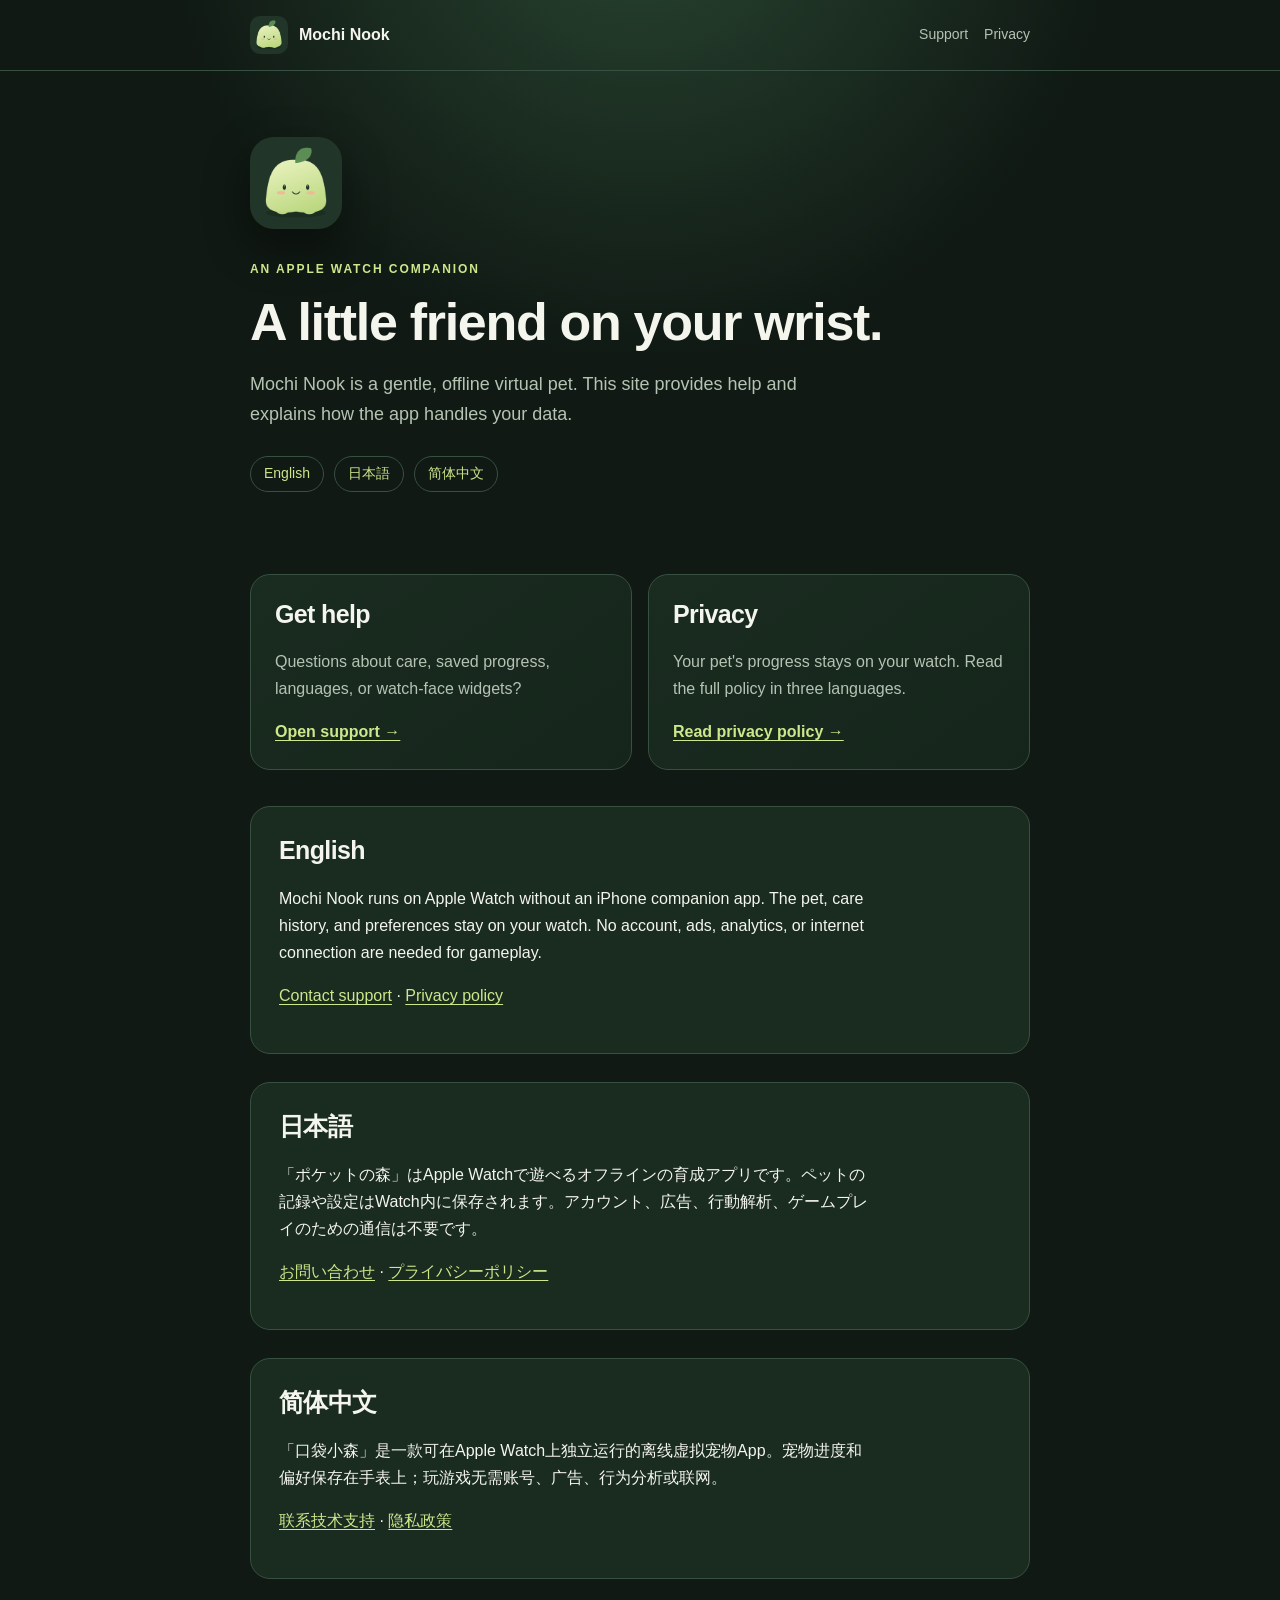
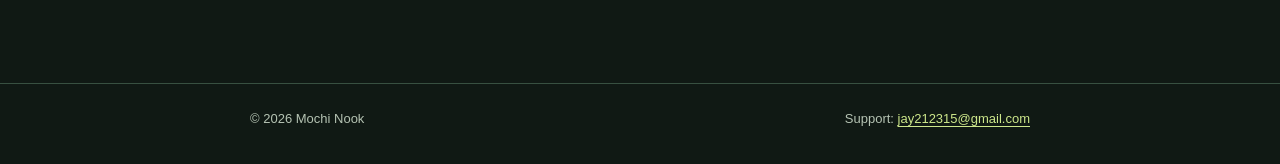
==== index.html @ 18f260b1 "Publish Mochi Nook support and privacy pages" ====
<!doctype html>
<html lang="en">
<head>
  <meta charset="utf-8">
  <meta name="viewport" content="width=device-width, initial-scale=1">
  <meta name="description" content="Support and privacy information for Mochi Nook, an offline virtual pet for Apple Watch.">
  <title>Mochi Nook — Support & Privacy</title>
  <link rel="icon" href="icon.png">
  <link rel="stylesheet" href="styles.css">
</head>
<body>
  <header class="site-header"><div class="wrap">
    <a class="brand" href="index.html"><img src="icon.png" alt="" width="38" height="38">Mochi Nook</a>
    <nav class="nav" aria-label="Main navigation"><a href="support.html">Support</a><a href="privacy.html">Privacy</a></nav>
  </div></header>
  <main class="wrap">
    <section class="hero">
      <img class="hero-logo" src="icon.png" alt="Mochi Nook app icon" width="92" height="92">
      <p class="eyebrow">An Apple Watch companion</p>
      <h1>A little friend on your wrist.</h1>
      <p class="intro">Mochi Nook is a gentle, offline virtual pet. This site provides help and explains how the app handles your data.</p>
      <div class="lang-links" aria-label="Languages"><a href="#english">English</a><a href="#japanese">日本語</a><a href="#chinese">简体中文</a></div>
    </section>
    <div class="grid">
      <article class="card"><h2>Get help</h2><p>Questions about care, saved progress, languages, or watch-face widgets?</p><a href="support.html">Open support →</a></article>
      <article class="card"><h2>Privacy</h2><p>Your pet's progress stays on your watch. Read the full policy in three languages.</p><a href="privacy.html">Read privacy policy →</a></article>
    </div>
    <section class="language-section" id="english"><h2>English</h2><p>Mochi Nook runs on Apple Watch without an iPhone companion app. The pet, care history, and preferences stay on your watch. No account, ads, analytics, or internet connection are needed for gameplay.</p><p><a href="mailto:jay212315@gmail.com">Contact support</a> · <a href="privacy.html#english">Privacy policy</a></p></section>
    <section class="language-section" id="japanese" lang="ja"><h2>日本語</h2><p>「ポケットの森」はApple Watchで遊べるオフラインの育成アプリです。ペットの記録や設定はWatch内に保存されます。アカウント、広告、行動解析、ゲームプレイのための通信は不要です。</p><p><a href="mailto:jay212315@gmail.com">お問い合わせ</a> · <a href="privacy.html#japanese">プライバシーポリシー</a></p></section>
    <section class="language-section" id="chinese" lang="zh-Hans"><h2>简体中文</h2><p>「口袋小森」是一款可在Apple Watch上独立运行的离线虚拟宠物App。宠物进度和偏好保存在手表上；玩游戏无需账号、广告、行为分析或联网。</p><p><a href="mailto:jay212315@gmail.com">联系技术支持</a> · <a href="privacy.html#chinese">隐私政策</a></p></section>
  </main>
  <footer class="site-footer"><div class="wrap"><span>© 2026 Mochi Nook</span><span>Support: <a href="mailto:jay212315@gmail.com">jay212315@gmail.com</a></span></div></footer>
</body>
</html>
---- styles.css ----
:root {
  color-scheme: dark;
  --bg: #101914;
  --surface: #1a2b20;
  --surface-2: #223729;
  --ink: #f4f5ec;
  --muted: #b5c3b3;
  --leaf: #cde78b;
  --line: #385041;
  --max: 780px;
}

* { box-sizing: border-box; }
html { scroll-behavior: smooth; }
body {
  margin: 0;
  background: radial-gradient(circle at 50% -120px, #294631 0, var(--bg) 480px);
  color: var(--ink);
  font: 16px/1.7 -apple-system, BlinkMacSystemFont, "Segoe UI", sans-serif;
}
a { color: var(--leaf); text-underline-offset: 3px; }
a:hover, a:focus-visible { color: #ebf8c5; }
:focus-visible { outline: 2px solid var(--leaf); outline-offset: 3px; }
.wrap { width: min(calc(100% - 40px), var(--max)); margin-inline: auto; }
.site-header { border-bottom: 1px solid var(--line); }
.site-header .wrap { display: flex; align-items: center; justify-content: space-between; gap: 18px; padding-block: 16px; }
.brand { display: inline-flex; align-items: center; gap: 11px; color: var(--ink); font-weight: 750; text-decoration: none; white-space: nowrap; }
.brand img { width: 38px; height: 38px; border-radius: 10px; }
.nav { display: flex; flex-wrap: wrap; gap: 16px; font-size: 14px; }
.nav a { color: var(--muted); text-decoration: none; }
.nav a[aria-current="page"] { color: var(--leaf); }
main { padding-block: 42px 76px; }
h1, h2, h3 { line-height: 1.25; letter-spacing: -0.025em; }
h1 { font-size: clamp(32px, 6vw, 52px); margin: 0 0 14px; }
h2 { font-size: 25px; margin: 0 0 18px; }
h3 { font-size: 18px; margin: 24px 0 6px; }
p { margin: 0 0 16px; }
.eyebrow { color: var(--leaf); text-transform: uppercase; letter-spacing: .16em; font-size: 12px; font-weight: 700; margin-bottom: 10px; }
.intro { color: var(--muted); font-size: 18px; max-width: 60ch; }
.hero { padding: 24px 0 26px; }
.hero-logo { width: 92px; height: 92px; border-radius: 24px; margin-bottom: 22px; box-shadow: 0 18px 45px #0006; }
.lang-links { display: flex; flex-wrap: wrap; gap: 10px; margin: 26px 0; }
.lang-links a { border: 1px solid var(--line); border-radius: 999px; padding: 5px 13px; text-decoration: none; font-size: 14px; }
.grid { display: grid; grid-template-columns: repeat(2, minmax(0, 1fr)); gap: 16px; margin: 30px 0 36px; }
.card { background: linear-gradient(145deg, var(--surface), #15251b); border: 1px solid var(--line); border-radius: 20px; padding: 24px; }
.card p { color: var(--muted); }
.card a { font-weight: 700; }
.language-section { background: var(--surface); border: 1px solid var(--line); border-radius: 20px; margin: 28px 0; padding: 28px; scroll-margin-top: 20px; }
.language-section p, .language-section li { max-width: 67ch; }
.language-section ul { padding-left: 22px; }
.note { color: var(--muted); font-size: 14px; }
.site-footer { border-top: 1px solid var(--line); color: var(--muted); font-size: 13px; padding: 24px 0 34px; }
.site-footer .wrap { display: flex; justify-content: space-between; flex-wrap: wrap; gap: 10px; }
@media (max-width: 600px) {
  .site-header .wrap { align-items: flex-start; flex-direction: column; }
  .grid { grid-template-columns: 1fr; }
  .language-section { padding: 21px; }
}
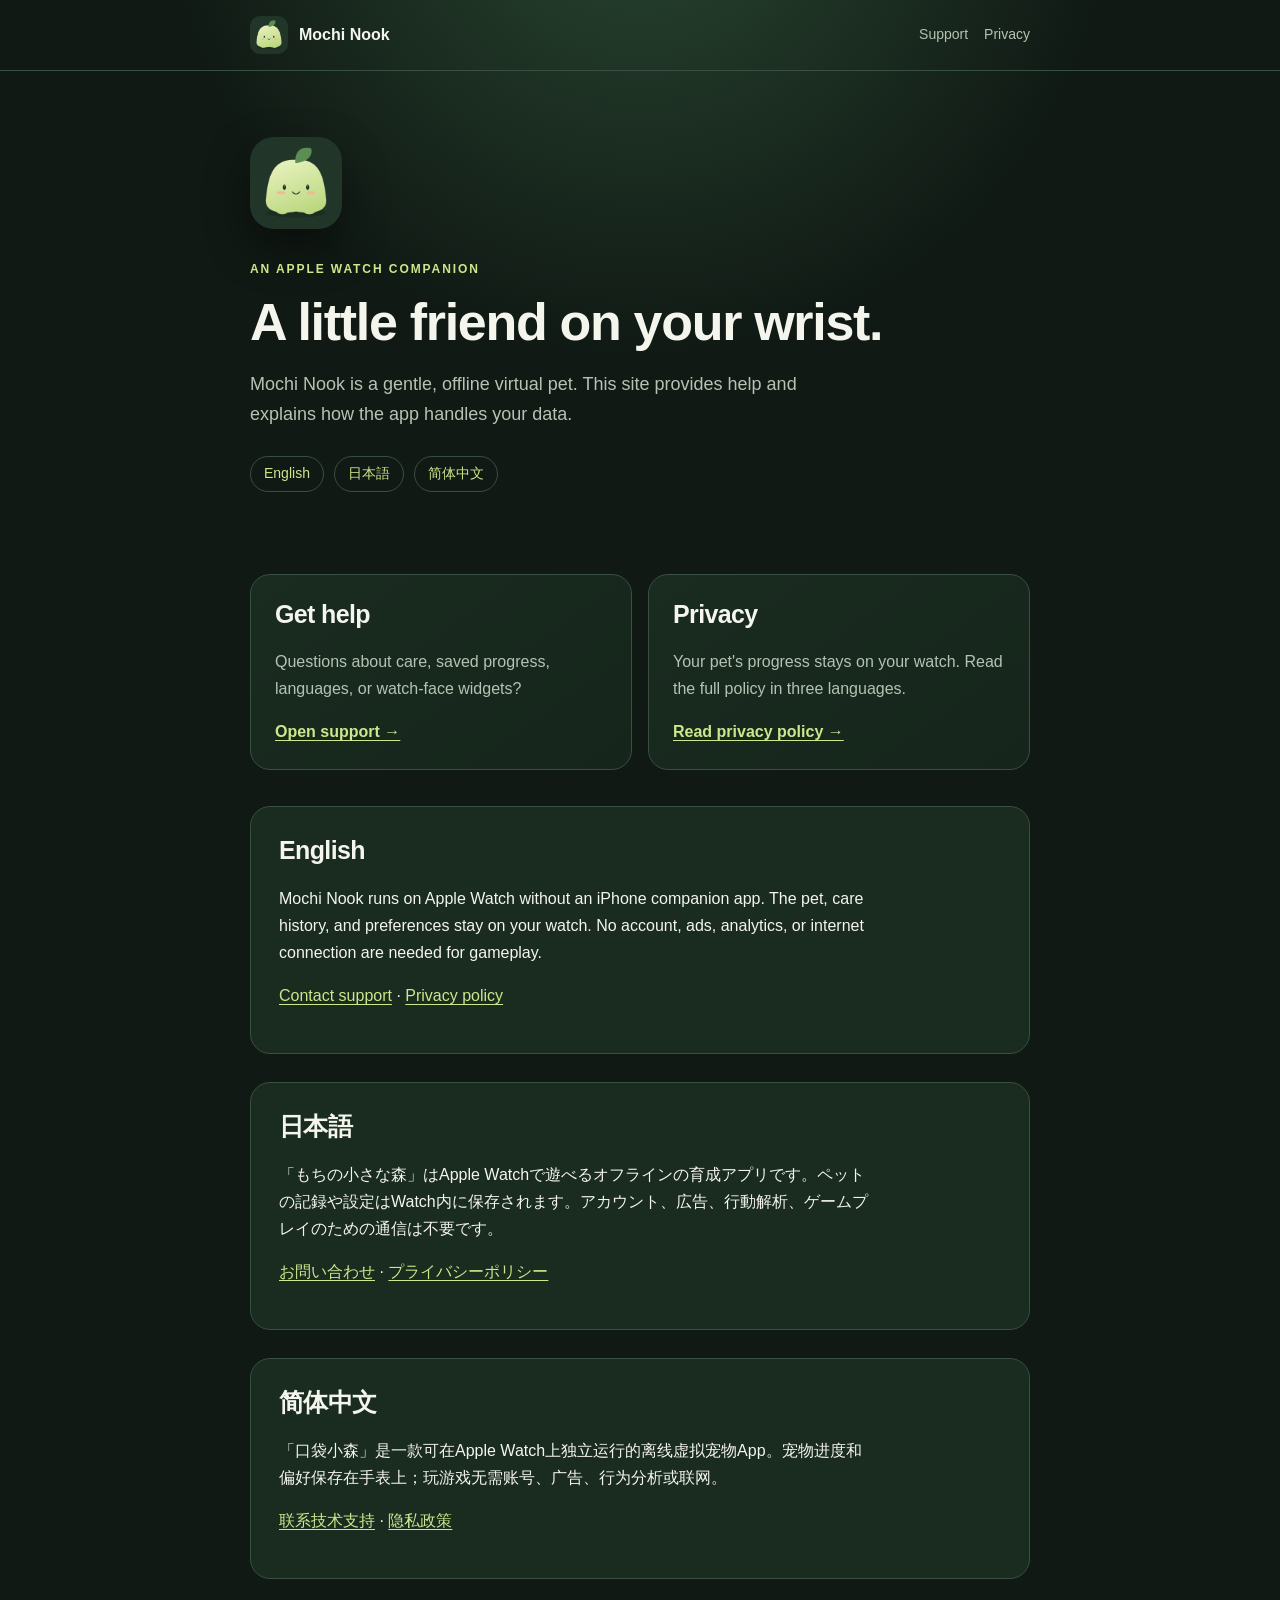
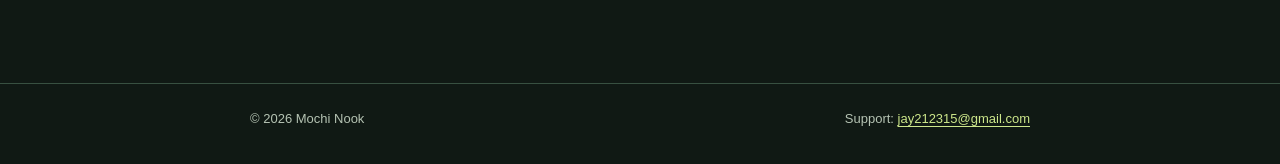
==== commit cca57738: "Rename Japanese app to もちの小さな森" ====
--- a/index.html
+++ b/index.html
@@ -26,7 +26,7 @@
       <article class="card"><h2>Privacy</h2><p>Your pet's progress stays on your watch. Read the full policy in three languages.</p><a href="privacy.html">Read privacy policy →</a></article>
     </div>
     <section class="language-section" id="english"><h2>English</h2><p>Mochi Nook runs on Apple Watch without an iPhone companion app. The pet, care history, and preferences stay on your watch. No account, ads, analytics, or internet connection are needed for gameplay.</p><p><a href="mailto:jay212315@gmail.com">Contact support</a> · <a href="privacy.html#english">Privacy policy</a></p></section>
-    <section class="language-section" id="japanese" lang="ja"><h2>日本語</h2><p>「ポケットの森」はApple Watchで遊べるオフラインの育成アプリです。ペットの記録や設定はWatch内に保存されます。アカウント、広告、行動解析、ゲームプレイのための通信は不要です。</p><p><a href="mailto:jay212315@gmail.com">お問い合わせ</a> · <a href="privacy.html#japanese">プライバシーポリシー</a></p></section>
+    <section class="language-section" id="japanese" lang="ja"><h2>日本語</h2><p>「もちの小さな森」はApple Watchで遊べるオフラインの育成アプリです。ペットの記録や設定はWatch内に保存されます。アカウント、広告、行動解析、ゲームプレイのための通信は不要です。</p><p><a href="mailto:jay212315@gmail.com">お問い合わせ</a> · <a href="privacy.html#japanese">プライバシーポリシー</a></p></section>
     <section class="language-section" id="chinese" lang="zh-Hans"><h2>简体中文</h2><p>「口袋小森」是一款可在Apple Watch上独立运行的离线虚拟宠物App。宠物进度和偏好保存在手表上；玩游戏无需账号、广告、行为分析或联网。</p><p><a href="mailto:jay212315@gmail.com">联系技术支持</a> · <a href="privacy.html#chinese">隐私政策</a></p></section>
   </main>
   <footer class="site-footer"><div class="wrap"><span>© 2026 Mochi Nook</span><span>Support: <a href="mailto:jay212315@gmail.com">jay212315@gmail.com</a></span></div></footer>
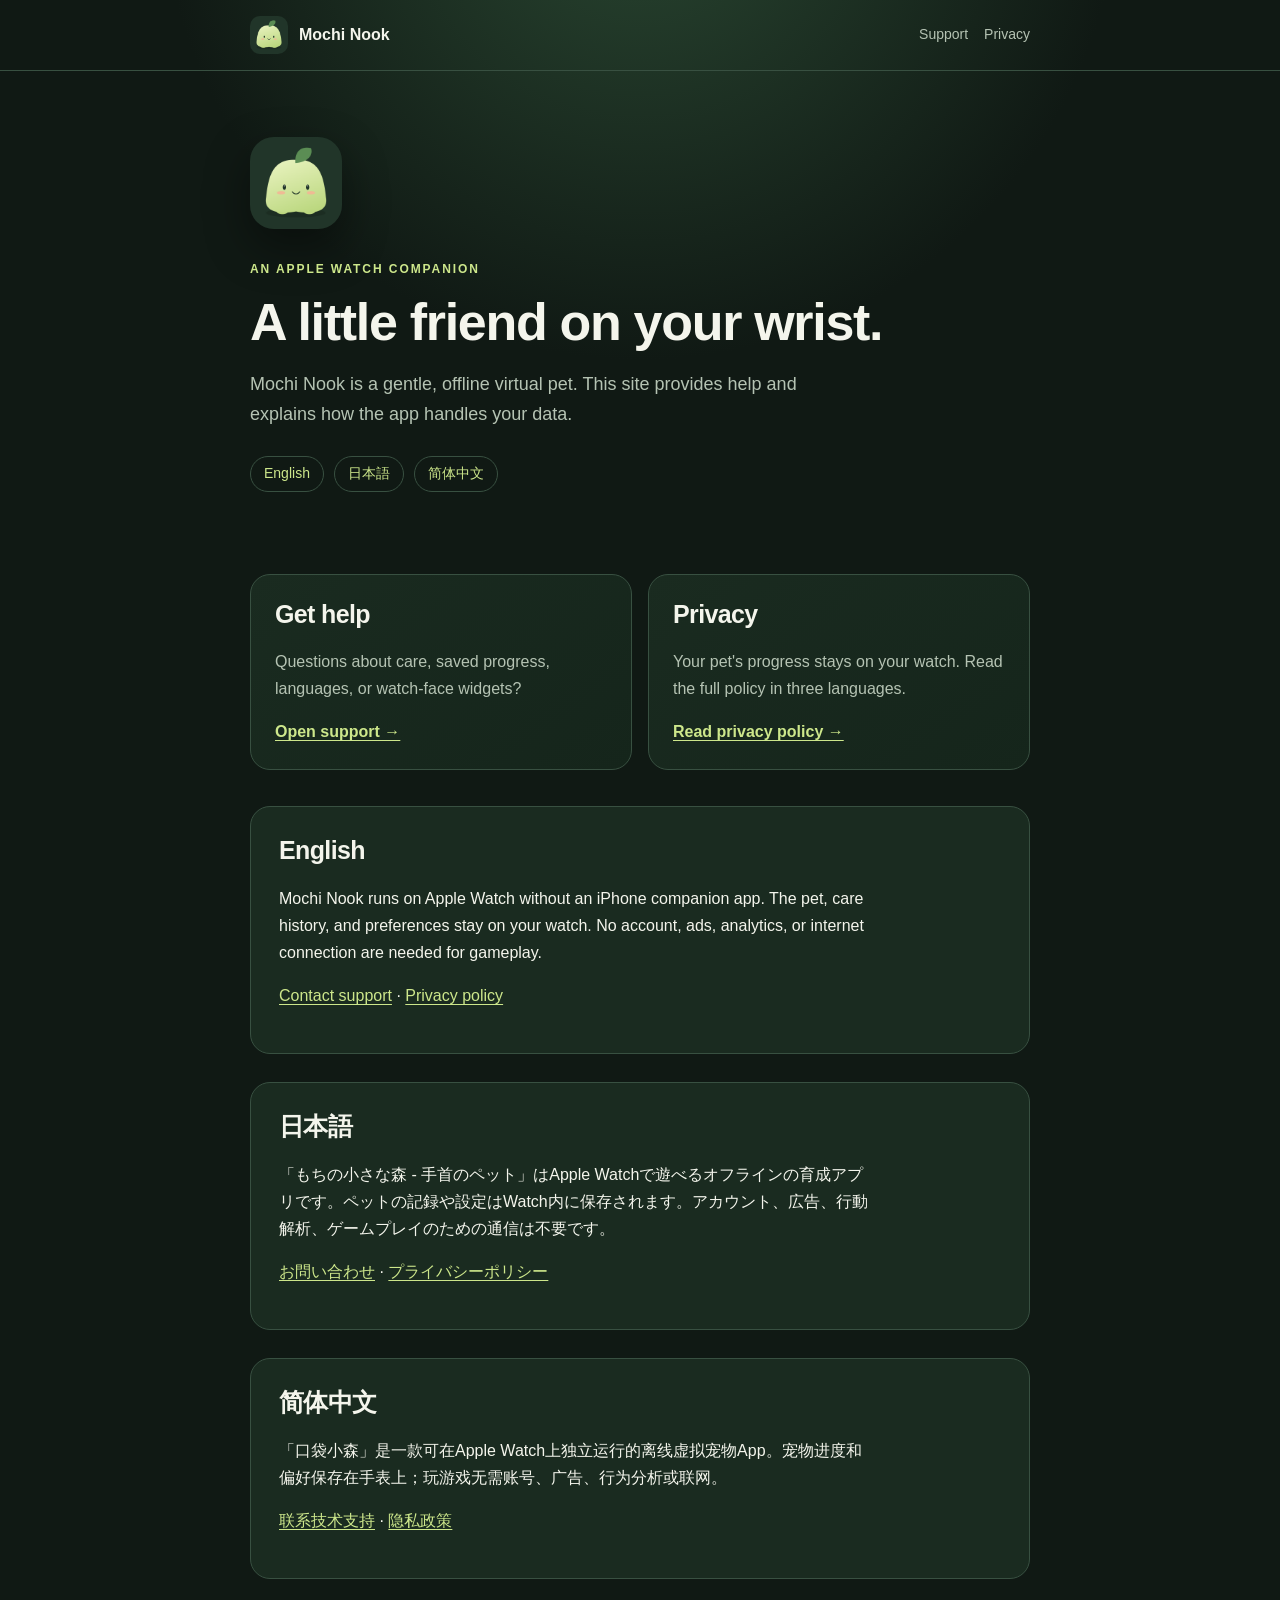
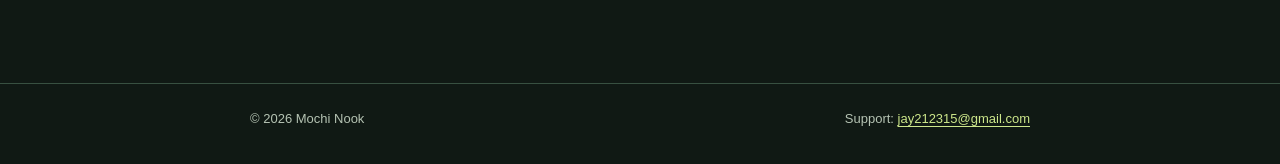
==== commit 4024cde7: "Add descriptive suffix to Japanese store name" ====
--- a/index.html
+++ b/index.html
@@ -26,7 +26,7 @@
       <article class="card"><h2>Privacy</h2><p>Your pet's progress stays on your watch. Read the full policy in three languages.</p><a href="privacy.html">Read privacy policy →</a></article>
     </div>
     <section class="language-section" id="english"><h2>English</h2><p>Mochi Nook runs on Apple Watch without an iPhone companion app. The pet, care history, and preferences stay on your watch. No account, ads, analytics, or internet connection are needed for gameplay.</p><p><a href="mailto:jay212315@gmail.com">Contact support</a> · <a href="privacy.html#english">Privacy policy</a></p></section>
-    <section class="language-section" id="japanese" lang="ja"><h2>日本語</h2><p>「もちの小さな森」はApple Watchで遊べるオフラインの育成アプリです。ペットの記録や設定はWatch内に保存されます。アカウント、広告、行動解析、ゲームプレイのための通信は不要です。</p><p><a href="mailto:jay212315@gmail.com">お問い合わせ</a> · <a href="privacy.html#japanese">プライバシーポリシー</a></p></section>
+    <section class="language-section" id="japanese" lang="ja"><h2>日本語</h2><p>「もちの小さな森 - 手首のペット」はApple Watchで遊べるオフラインの育成アプリです。ペットの記録や設定はWatch内に保存されます。アカウント、広告、行動解析、ゲームプレイのための通信は不要です。</p><p><a href="mailto:jay212315@gmail.com">お問い合わせ</a> · <a href="privacy.html#japanese">プライバシーポリシー</a></p></section>
     <section class="language-section" id="chinese" lang="zh-Hans"><h2>简体中文</h2><p>「口袋小森」是一款可在Apple Watch上独立运行的离线虚拟宠物App。宠物进度和偏好保存在手表上；玩游戏无需账号、广告、行为分析或联网。</p><p><a href="mailto:jay212315@gmail.com">联系技术支持</a> · <a href="privacy.html#chinese">隐私政策</a></p></section>
   </main>
   <footer class="site-footer"><div class="wrap"><span>© 2026 Mochi Nook</span><span>Support: <a href="mailto:jay212315@gmail.com">jay212315@gmail.com</a></span></div></footer>
